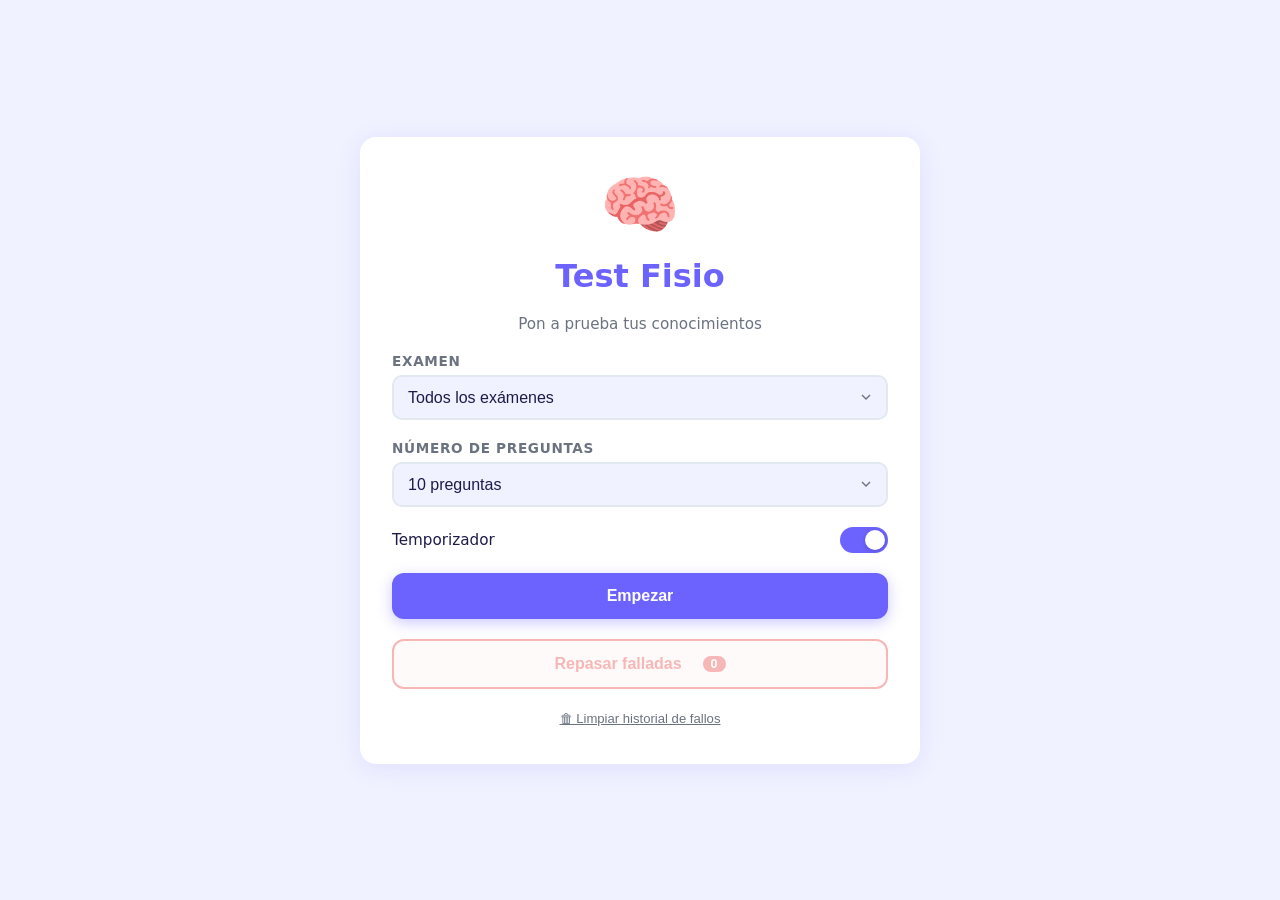
==== index.html @ fd3f4f50 "Añadir preguntas Defensa 2024 y 2025 con respuestas oficiales" ====
<!DOCTYPE html>
<html lang="es">
<head>
  <meta charset="UTF-8" />
  <meta name="viewport" content="width=device-width, initial-scale=1.0" />
  <title>Test Fisio</title>
  <link rel="stylesheet" href="style.css" />
</head>
<body>

  <!-- ===== PANTALLA DE INICIO ===== -->
  <div id="screen-home" class="screen active">
    <div class="card home-card">
      <div class="home-icon">🧠</div>
      <h1>Test Fisio</h1>
      <p class="subtitle">Pon a prueba tus conocimientos</p>

      <div class="category-section">
        <label for="category-select">Examen</label>
        <select id="category-select">
          <option value="all">Todos los exámenes</option>
        </select>
      </div>

      <div class="options-section">
        <label for="question-count">Número de preguntas</label>
        <select id="question-count">
          <option value="5">5 preguntas</option>
          <option value="10" selected>10 preguntas</option>
          <option value="15">15 preguntas</option>
          <option value="all">Todas</option>
        </select>
      </div>

      <div class="toggle-row">
        <span>Temporizador</span>
        <label class="toggle">
          <input type="checkbox" id="timer-toggle" checked />
          <span class="slider"></span>
        </label>
      </div>

      <button id="btn-start" class="btn btn-primary">Empezar</button>

      <button id="btn-start-failed" class="btn btn-failed" disabled>
        Repasar falladas &nbsp;<span id="failed-count-badge" class="failed-badge">0</span>
      </button>
      <button id="btn-clear-failed" class="btn-link-danger">🗑 Limpiar historial de fallos</button>
    </div>
  </div>

  <!-- ===== PANTALLA DE PREGUNTA ===== -->
  <div id="screen-quiz" class="screen">
    <div class="quiz-header">
      <div class="quiz-meta">
        <span id="question-counter">1 / 10</span>
        <span id="category-badge" class="badge">Historia</span>
      </div>
      <div id="timer-container" class="timer-container">
        <svg class="timer-ring" viewBox="0 0 44 44">
          <circle class="timer-bg" cx="22" cy="22" r="18"/>
          <circle id="timer-circle" class="timer-arc" cx="22" cy="22" r="18"/>
        </svg>
        <span id="timer-text">30</span>
      </div>
    </div>

    <div class="progress-bar-wrapper">
      <div id="progress-bar" class="progress-bar"></div>
    </div>

    <div class="card question-card">
      <p id="question-text" class="question-text"></p>

      <div id="options-container" class="options-container"></div>

      <button id="btn-next" class="btn btn-primary btn-next hidden">
        Siguiente →
      </button>
    </div>
  </div>

  <!-- ===== PANTALLA DE RESULTADOS ===== -->
  <div id="screen-results" class="screen">
    <div class="card results-card">
      <div id="result-emoji" class="result-emoji">🏆</div>
      <h2 id="result-title">¡Excelente!</h2>
      <p id="result-subtitle" class="subtitle"></p>

      <div class="score-circle">
        <svg viewBox="0 0 120 120">
          <circle class="score-bg" cx="60" cy="60" r="54"/>
          <circle id="score-arc" class="score-arc" cx="60" cy="60" r="54"/>
        </svg>
        <div class="score-text">
          <span id="score-value">0</span>
          <span class="score-total" id="score-total">/ 10</span>
        </div>
      </div>

      <div id="review-container" class="review-container"></div>

      <div class="results-actions">
        <button id="btn-restart" class="btn btn-secondary">Repetir quiz</button>
        <button id="btn-home" class="btn btn-primary">Inicio</button>
      </div>
    </div>
  </div>

  <script src="app.js"></script>
</body>
</html>
---- style.css ----
/* ===== RESET & BASE ===== */
*, *::before, *::after {
  box-sizing: border-box;
  margin: 0;
  padding: 0;
}

:root {
  --primary:    #6c63ff;
  --primary-dk: #574fd6;
  --success:    #22c55e;
  --danger:     #ef4444;
  --warning:    #f59e0b;
  --bg:         #f0f2ff;
  --surface:    #ffffff;
  --text:       #1e1b4b;
  --text-muted: #6b7280;
  --border:     #e2e8f0;
  --radius:     16px;
  --shadow:     0 4px 24px rgba(108,99,255,0.12);
  --transition: 0.25s ease;
}

html, body {
  height: 100%;
}

body {
  font-family: 'Segoe UI', system-ui, -apple-system, sans-serif;
  background: var(--bg);
  color: var(--text);
  min-height: 100dvh;
  display: flex;
  align-items: center;
  justify-content: center;
  padding: 16px;
}

/* ===== SCREENS ===== */
.screen {
  display: none;
  width: 100%;
  max-width: 560px;
  animation: fadeUp 0.35s ease;
}
.screen.active {
  display: flex;
  flex-direction: column;
  align-items: center;
}

@keyframes fadeUp {
  from { opacity: 0; transform: translateY(20px); }
  to   { opacity: 1; transform: translateY(0); }
}

/* ===== CARD ===== */
.card {
  background: var(--surface);
  border-radius: var(--radius);
  box-shadow: var(--shadow);
  padding: 28px 24px;
  width: 100%;
}

/* ===== HOME SCREEN ===== */
.home-card {
  display: flex;
  flex-direction: column;
  gap: 20px;
  align-items: center;
  text-align: center;
}

.home-icon {
  font-size: 64px;
  line-height: 1;
}

h1 {
  font-size: 2rem;
  font-weight: 800;
  color: var(--primary);
}

.subtitle {
  color: var(--text-muted);
  font-size: 0.95rem;
}

.category-section,
.options-section {
  width: 100%;
  display: flex;
  flex-direction: column;
  gap: 6px;
  text-align: left;
}

label {
  font-size: 0.85rem;
  font-weight: 600;
  color: var(--text-muted);
  text-transform: uppercase;
  letter-spacing: 0.05em;
}

select {
  width: 100%;
  padding: 12px 14px;
  border: 2px solid var(--border);
  border-radius: 10px;
  font-size: 1rem;
  color: var(--text);
  background: var(--bg);
  appearance: none;
  background-image: url("data:image/svg+xml,%3Csvg xmlns='http://www.w3.org/2000/svg' width='16' height='16' viewBox='0 0 24 24' fill='none' stroke='%236b7280' stroke-width='2'%3E%3Cpolyline points='6 9 12 15 18 9'/%3E%3C/svg%3E");
  background-repeat: no-repeat;
  background-position: right 12px center;
  cursor: pointer;
  transition: border-color var(--transition);
}
select:focus {
  outline: none;
  border-color: var(--primary);
}

/* Toggle switch */
.toggle-row {
  width: 100%;
  display: flex;
  align-items: center;
  justify-content: space-between;
  font-size: 0.95rem;
  font-weight: 500;
}

.toggle {
  position: relative;
  width: 48px;
  height: 26px;
  flex-shrink: 0;
}
.toggle input { display: none; }
.slider {
  position: absolute;
  inset: 0;
  background: var(--border);
  border-radius: 999px;
  cursor: pointer;
  transition: background var(--transition);
}
.slider::before {
  content: '';
  position: absolute;
  width: 20px;
  height: 20px;
  left: 3px;
  top: 3px;
  background: #fff;
  border-radius: 50%;
  transition: transform var(--transition);
  box-shadow: 0 1px 4px rgba(0,0,0,.2);
}
.toggle input:checked + .slider { background: var(--primary); }
.toggle input:checked + .slider::before { transform: translateX(22px); }

/* ===== BUTTONS ===== */
.btn {
  display: inline-flex;
  align-items: center;
  justify-content: center;
  gap: 8px;
  border: none;
  border-radius: 12px;
  padding: 14px 28px;
  font-size: 1rem;
  font-weight: 700;
  cursor: pointer;
  transition: transform var(--transition), box-shadow var(--transition), background var(--transition);
  width: 100%;
}
.btn:active { transform: scale(0.97); }

.btn-primary {
  background: var(--primary);
  color: #fff;
  box-shadow: 0 4px 14px rgba(108,99,255,0.35);
}
.btn-primary:hover { background: var(--primary-dk); box-shadow: 0 6px 18px rgba(108,99,255,0.45); }

.btn-secondary {
  background: var(--bg);
  color: var(--primary);
  border: 2px solid var(--primary);
  box-shadow: none;
}
.btn-secondary:hover { background: #eeeeff; }

.hidden { display: none !important; }

/* ===== QUIZ HEADER ===== */
.quiz-header {
  display: flex;
  align-items: center;
  justify-content: space-between;
  width: 100%;
  padding: 4px 0 12px;
}

.quiz-meta {
  display: flex;
  flex-direction: column;
  gap: 6px;
}

#question-counter {
  font-size: 0.9rem;
  font-weight: 600;
  color: var(--text-muted);
}

.badge {
  display: inline-block;
  background: #ede9fe;
  color: var(--primary);
  font-size: 0.78rem;
  font-weight: 700;
  padding: 4px 10px;
  border-radius: 999px;
  text-transform: uppercase;
  letter-spacing: 0.04em;
}

/* Timer ring */
.timer-container {
  position: relative;
  width: 52px;
  height: 52px;
  display: flex;
  align-items: center;
  justify-content: center;
}
.timer-ring {
  width: 52px;
  height: 52px;
  transform: rotate(-90deg);
}
.timer-bg  { fill: none; stroke: var(--border); stroke-width: 3; }
.timer-arc {
  fill: none;
  stroke: var(--primary);
  stroke-width: 3;
  stroke-linecap: round;
  stroke-dasharray: 113.1;
  stroke-dashoffset: 0;
  transition: stroke-dashoffset 1s linear, stroke var(--transition);
}
#timer-text {
  position: absolute;
  font-size: 0.85rem;
  font-weight: 700;
  color: var(--text);
}

/* ===== PROGRESS BAR ===== */
.progress-bar-wrapper {
  width: 100%;
  height: 6px;
  background: var(--border);
  border-radius: 999px;
  margin-bottom: 14px;
  overflow: hidden;
}
.progress-bar {
  height: 100%;
  background: linear-gradient(90deg, var(--primary), #a78bfa);
  border-radius: 999px;
  transition: width 0.4s ease;
  width: 0%;
}

/* ===== QUESTION CARD ===== */
.question-card {
  display: flex;
  flex-direction: column;
  gap: 20px;
}

.question-text {
  font-size: 1.1rem;
  font-weight: 600;
  line-height: 1.55;
  color: var(--text);
}

/* ===== OPTIONS ===== */
.options-container {
  display: flex;
  flex-direction: column;
  gap: 10px;
}

.option-btn {
  width: 100%;
  padding: 14px 16px;
  background: var(--bg);
  border: 2px solid var(--border);
  border-radius: 12px;
  text-align: left;
  font-size: 0.97rem;
  font-weight: 500;
  color: var(--text);
  cursor: pointer;
  display: flex;
  align-items: center;
  gap: 12px;
  transition: border-color var(--transition), background var(--transition), transform var(--transition);
}
.option-btn:hover:not(:disabled) {
  border-color: var(--primary);
  background: #f5f3ff;
  transform: translateX(4px);
}
.option-btn:disabled { cursor: default; }

.option-letter {
  min-width: 30px;
  height: 30px;
  background: var(--border);
  border-radius: 8px;
  display: grid;
  place-items: center;
  font-weight: 700;
  font-size: 0.85rem;
  color: var(--text-muted);
  transition: background var(--transition), color var(--transition);
}

/* Option states */
.option-btn.correct {
  border-color: var(--success);
  background: #f0fdf4;
}
.option-btn.correct .option-letter {
  background: var(--success);
  color: #fff;
}
.option-btn.wrong {
  border-color: var(--danger);
  background: #fef2f2;
}
.option-btn.wrong .option-letter {
  background: var(--danger);
  color: #fff;
}
.option-btn.selected-wrong {
  border-color: var(--danger);
  background: #fef2f2;
  animation: shake 0.4s ease;
}
.option-btn.selected-wrong .option-letter {
  background: var(--danger);
  color: #fff;
}

@keyframes shake {
  0%,100% { transform: translateX(0); }
  25%      { transform: translateX(-6px); }
  75%      { transform: translateX(6px); }
}

/* Explanation box */
.explanation-box {
  background: #fafafa;
  border-left: 4px solid var(--primary);
  border-radius: 0 8px 8px 0;
  padding: 12px 14px;
  font-size: 0.88rem;
  color: var(--text-muted);
  line-height: 1.5;
  animation: fadeUp 0.3s ease;
}

.btn-next {
  margin-top: 4px;
}

/* ===== RESULTS SCREEN ===== */
.results-card {
  display: flex;
  flex-direction: column;
  align-items: center;
  gap: 20px;
  text-align: center;
}

.result-emoji {
  font-size: 64px;
  line-height: 1;
  animation: pop 0.5s cubic-bezier(.36,.07,.19,.97);
}
@keyframes pop {
  0%   { transform: scale(0); }
  70%  { transform: scale(1.2); }
  100% { transform: scale(1); }
}

h2 {
  font-size: 1.7rem;
  font-weight: 800;
  color: var(--primary);
}

/* Score donut */
.score-circle {
  position: relative;
  width: 140px;
  height: 140px;
}
.score-circle svg {
  width: 140px;
  height: 140px;
  transform: rotate(-90deg);
}
.score-bg  { fill: none; stroke: var(--border); stroke-width: 8; }
.score-arc {
  fill: none;
  stroke: var(--primary);
  stroke-width: 8;
  stroke-linecap: round;
  stroke-dasharray: 339.3;
  stroke-dashoffset: 339.3;
  transition: stroke-dashoffset 1.2s cubic-bezier(.4,0,.2,1);
}

.score-text {
  position: absolute;
  inset: 0;
  display: flex;
  flex-direction: column;
  align-items: center;
  justify-content: center;
}
#score-value {
  font-size: 2.4rem;
  font-weight: 900;
  color: var(--primary);
  line-height: 1;
}
.score-total {
  font-size: 0.9rem;
  color: var(--text-muted);
  font-weight: 600;
}

/* Review list */
.review-container {
  width: 100%;
  display: flex;
  flex-direction: column;
  gap: 8px;
  max-height: 300px;
  overflow-y: auto;
  padding-right: 4px;
}
.review-container::-webkit-scrollbar { width: 4px; }
.review-container::-webkit-scrollbar-thumb { background: var(--border); border-radius: 999px; }

.review-item {
  display: flex;
  align-items: flex-start;
  gap: 10px;
  background: var(--bg);
  border-radius: 10px;
  padding: 10px 12px;
  text-align: left;
  font-size: 0.87rem;
}
.review-icon {
  font-size: 1.1rem;
  flex-shrink: 0;
  margin-top: 1px;
}
.review-item .review-q {
  font-weight: 600;
  margin-bottom: 2px;
  color: var(--text);
}
.review-item .review-a {
  color: var(--text-muted);
}

.results-actions {
  display: flex;
  gap: 12px;
  width: 100%;
}
.results-actions .btn {
  flex: 1;
}

/* ===== RESPONSIVE ===== */
@media (min-width: 480px) {
  .card { padding: 36px 32px; }
  .question-text { font-size: 1.2rem; }
}

@media (max-width: 360px) {
  body { padding: 10px; }
  .card { padding: 20px 16px; }
  h1 { font-size: 1.7rem; }
}

/* ===== MODO REPASO DE FALLADAS ===== */
.btn-failed {
  background: #fef2f2;
  color: var(--danger);
  border: 2px solid var(--danger);
  box-shadow: none;
}
.btn-failed:hover:not(:disabled) { background: #fee2e2; }
.btn-failed:disabled { opacity: 0.38; cursor: not-allowed; transform: none !important; box-shadow: none; }

.failed-badge {
  display: inline-block;
  background: var(--danger);
  color: #fff;
  border-radius: 999px;
  padding: 1px 8px;
  font-size: 0.78rem;
  font-weight: 700;
  margin-left: 4px;
  vertical-align: middle;
}

.btn-link-danger {
  background: none;
  border: none;
  color: var(--text-muted);
  font-size: 0.82rem;
  cursor: pointer;
  text-decoration: underline;
  padding: 2px 0;
  width: auto;
  align-self: center;
  transition: color var(--transition);
}
.btn-link-danger:hover { color: var(--danger); }
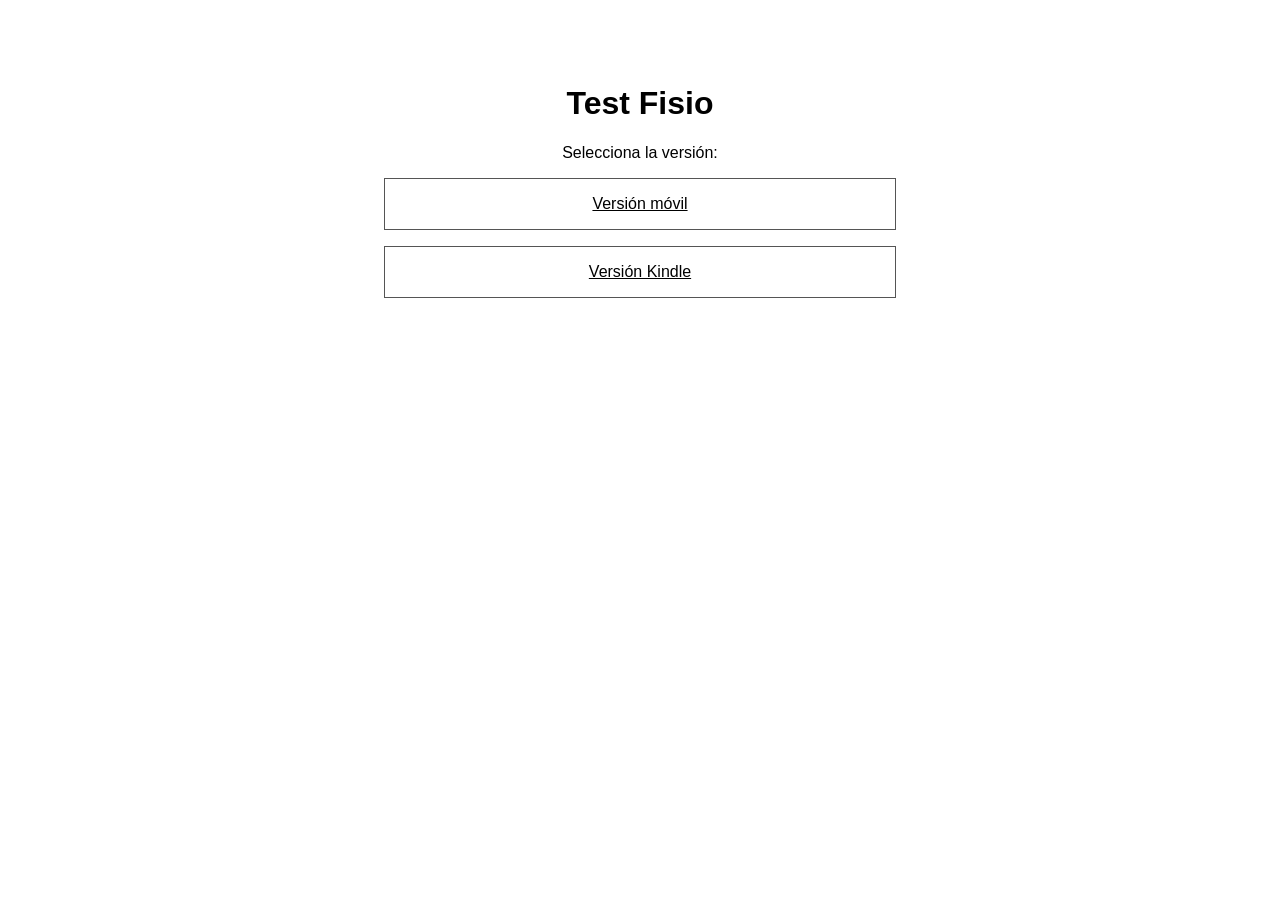
==== commit 285fd7be: "Separate mobile and Kindle quiz pages Co-authored-by: Copilot <223556219+Copilot@users.noreply.githu" ====
--- a/index.html
+++ b/index.html
@@ -4,109 +4,19 @@
   <meta charset="UTF-8" />
   <meta name="viewport" content="width=device-width, initial-scale=1.0" />
   <title>Test Fisio</title>
-  <link rel="stylesheet" href="style.css" />
+  <style>
+    body { font-family: sans-serif; max-width: 32rem; margin: 3rem auto; padding: 1rem; text-align: center; }
+    a { display: block; margin: 1rem 0; padding: 1rem; border: 1px solid #555; color: inherit; }
+  </style>
 </head>
 <body>
-
-  <!-- ===== PANTALLA DE INICIO ===== -->
-  <div id="screen-home" class="screen active">
-    <div class="card home-card">
-      <div class="home-icon">🧠</div>
-      <h1>Test Fisio</h1>
-      <p class="subtitle">Pon a prueba tus conocimientos</p>
-
-      <div class="category-section">
-        <label for="category-select">Examen</label>
-        <select id="category-select">
-          <option value="all">Todos los exámenes</option>
-        </select>
-      </div>
-
-      <div class="options-section">
-        <label for="question-count">Número de preguntas</label>
-        <select id="question-count">
-          <option value="5">5 preguntas</option>
-          <option value="10" selected>10 preguntas</option>
-          <option value="15">15 preguntas</option>
-          <option value="all">Todas</option>
-        </select>
-      </div>
-
-      <div class="toggle-row">
-        <span>Temporizador</span>
-        <label class="toggle">
-          <input type="checkbox" id="timer-toggle" checked />
-          <span class="slider"></span>
-        </label>
-      </div>
-
-      <button id="btn-start" class="btn btn-primary">Empezar</button>
-
-      <button id="btn-start-failed" class="btn btn-failed" disabled>
-        Repasar falladas &nbsp;<span id="failed-count-badge" class="failed-badge">0</span>
-      </button>
-      <button id="btn-clear-failed" class="btn-link-danger">🗑 Limpiar historial de fallos</button>
-    </div>
-  </div>
-
-  <!-- ===== PANTALLA DE PREGUNTA ===== -->
-  <div id="screen-quiz" class="screen">
-    <div class="quiz-header">
-      <div class="quiz-meta">
-        <span id="question-counter">1 / 10</span>
-        <span id="category-badge" class="badge">Historia</span>
-      </div>
-      <div id="timer-container" class="timer-container">
-        <svg class="timer-ring" viewBox="0 0 44 44">
-          <circle class="timer-bg" cx="22" cy="22" r="18"/>
-          <circle id="timer-circle" class="timer-arc" cx="22" cy="22" r="18"/>
-        </svg>
-        <span id="timer-text">30</span>
-      </div>
-    </div>
-
-    <div class="progress-bar-wrapper">
-      <div id="progress-bar" class="progress-bar"></div>
-    </div>
-
-    <div class="card question-card">
-      <p id="question-text" class="question-text"></p>
-
-      <div id="options-container" class="options-container"></div>
-
-      <button id="btn-next" class="btn btn-primary btn-next hidden">
-        Siguiente →
-      </button>
-    </div>
-  </div>
-
-  <!-- ===== PANTALLA DE RESULTADOS ===== -->
-  <div id="screen-results" class="screen">
-    <div class="card results-card">
-      <div id="result-emoji" class="result-emoji">🏆</div>
-      <h2 id="result-title">¡Excelente!</h2>
-      <p id="result-subtitle" class="subtitle"></p>
-
-      <div class="score-circle">
-        <svg viewBox="0 0 120 120">
-          <circle class="score-bg" cx="60" cy="60" r="54"/>
-          <circle id="score-arc" class="score-arc" cx="60" cy="60" r="54"/>
-        </svg>
-        <div class="score-text">
-          <span id="score-value">0</span>
-          <span class="score-total" id="score-total">/ 10</span>
-        </div>
-      </div>
-
-      <div id="review-container" class="review-container"></div>
-
-      <div class="results-actions">
-        <button id="btn-restart" class="btn btn-secondary">Repetir quiz</button>
-        <button id="btn-home" class="btn btn-primary">Inicio</button>
-      </div>
-    </div>
-  </div>
-
-  <script src="app.js"></script>
+  <h1>Test Fisio</h1>
+  <p>Selecciona la versión:</p>
+  <a href="index-mobile.html">Versión móvil</a>
+  <a href="index-kindle.html">Versión Kindle</a>
+  <script>
+    const isKindle = /Kindle|Silk|KF[A-Z0-9]+/i.test(navigator.userAgent);
+    if (isKindle) window.location.replace('index-kindle.html');
+  </script>
 </body>
 </html>
